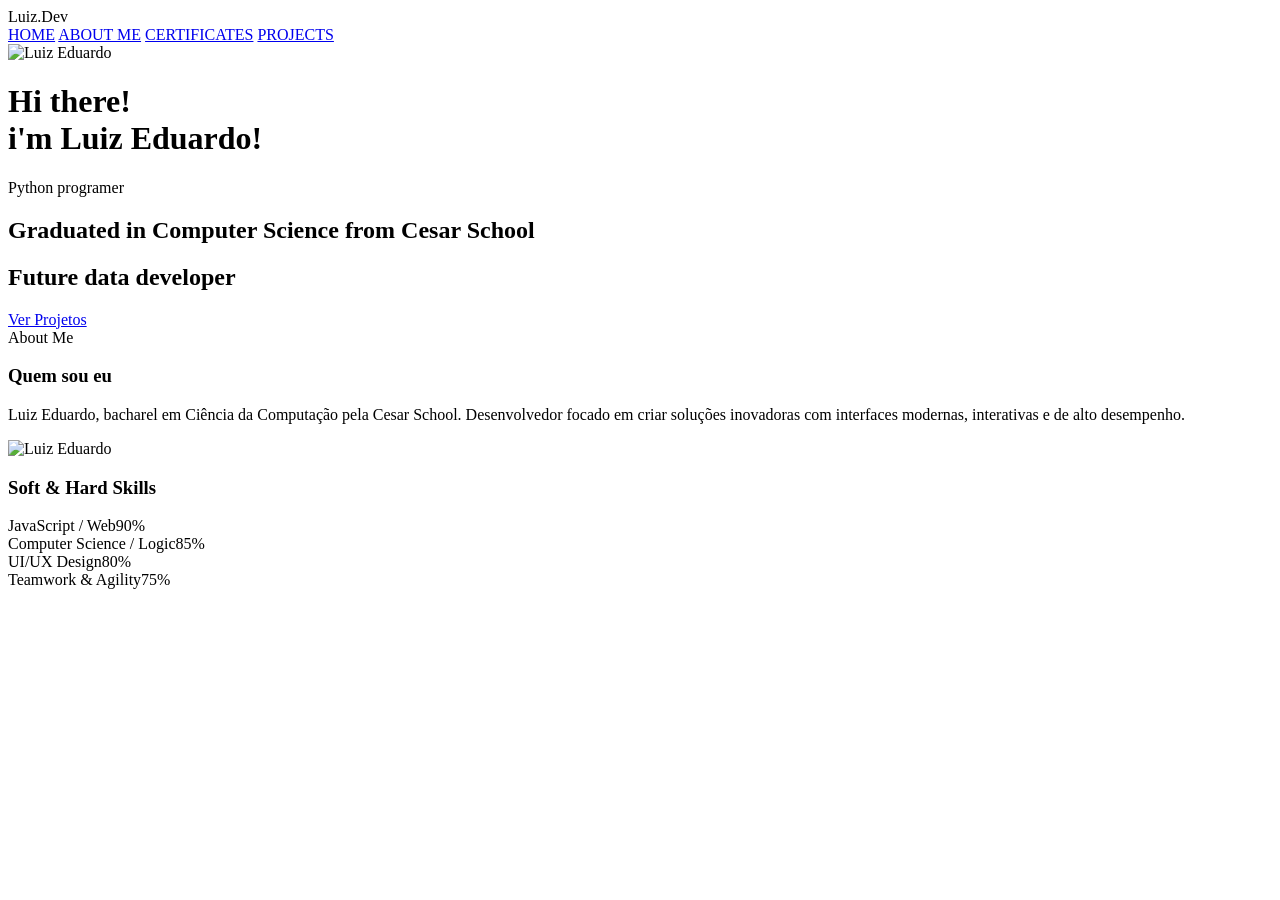
==== index.html @ f2aefff0 "Update index.html" ====
<!DOCTYPE html>
<html lang="pt-BR">
<head>
    <meta charset="UTF-8">
    <meta name="viewport" content="width=device-width, initial-scale=1.0">
    <title>Portfólio | Luiz Eduardo</title>
    <link rel="stylesheet" href="https://cdnjs.cloudflare.com/ajax/libs/font-awesome/6.0.0/css/all.min.css">
    <link rel="stylesheet" href="auxiliar.css">
</head>
<body>

    <div id="vanta-bg"></div>
    
    <div class="cursor-dot-outline"></div>
    <div class="cursor-dot"></div>

    <header class="navbar">
        <div class="logo">Luiz<span>.Dev</span></div>
        <nav>
            <a href="#home">HOME</a>
            <a href="#about-section">ABOUT ME</a>
            <a href="#certificados">CERTIFICATES</a>
            <a href="#projetos">PROJECTS</a>
        </nav>
    </header>

    <main id="home" class="hero-container">
        <div class="hero-left">
            <div class="hexagon-wrapper">
                <div class="hexagon-pulse-layer"></div>
                <div class="hexagon">
                    <img class="foto" src="IMG_3222.jpeg" alt="Luiz Eduardo">
                </div>
            </div>
        </div>
        <div class="hero-right">
            <h1 class="boas-vindas">Hi there!<br>i'm Luiz Eduardo!<span id="typing-text"></span></h1>
           <div class="subtitle-box">Python programer
    <span class="tech-icon"></span>
    <h2 class="cesar"><span id="scramble-text">Graduated in Computer Science from Cesar School</span></h2>
    <h2 class="cesar"><span id="scramble-text">Future data developer</span></h2>
</div>
            <a href="#projetos" class="btn-neon">Ver Projetos</a>
        </div>
    </main>

    <div class="pulse-divider">
        <span class="line"></span>
        <span class="title-section">About Me</span>
        <span class="line"></span>
    </div>

    <section id="about-section" class="about-container">
        
        <div class="about-col-left card-tech glassmorphism">
            <h3>Quem sou eu</h3>
            <p>Luiz Eduardo, bacharel em Ciência da Computação pela Cesar School. Desenvolvedor focado em criar soluções inovadoras com interfaces modernas, interativas e de alto desempenho.</p>
        </div>

        <div class="about-col-center">
            <div class="foto-redonda-glow">
                <img src="https://mail.google.com/mail/u/0?ui=2&ik=be27482e35&attid=0.1&permmsgid=msg-f:1867356757545434676&th=19ea2f13ca6bbe34&view=fimg&fur=ip&permmsgid=msg-f:1867356757545434676&sz=s0-l75-ft&attbid=ANGjdJ_cFdfCbbpe8ehN2r9Mve1klXfX8TgLw0jQpE8zYwL3yaQDyKypC-NTjGfIfEZcS_e2tqOhFgHIXuyghtyHqCWgVxmdETcpa-l_T3rOSYW8P3samJ5q7Twbej4&disp=emb&realattid=ii_19ea2f0f28be10e9be61&zw" alt="Luiz Eduardo">
            </div>
        </div>

        <div class="about-col-right card-tech tech-hud glassmorphism">
            <h3>Soft & Hard Skills</h3>
            <div class="skills-box">
                <div class="skill-progess">
                    <div class="skill-info"><span>JavaScript / Web</span><span>90%</span></div>
                    <div class="bar-container"><div class="bar-fill" style="--target-width: 90%;"></div></div>
                </div>
                <div class="skill-progess">
                    <div class="skill-info"><span>Computer Science / Logic</span><span>85%</span></div>
                    <div class="bar-container"><div class="bar-fill" style="--target-width: 85%;"></div></div>
                </div>
                <div class="skill-progess">
                    <div class="skill-info"><span>UI/UX Design</span><span>80%</span></div>
                    <div class="bar-container"><div class="bar-fill" style="--target-width: 80%;"></div></div>
                </div>
                <div class="skill-progess">
                    <div class="skill-info"><span>Teamwork & Agility</span><span>75%</span></div>
                    <div class="bar-container"><div class="bar-fill" style="--target-width: 75%;"></div></div>
                </div>
            </div>
        </div>

    </section>

    <script src="https://cdnjs.cloudflare.com/ajax/libs/three.js/r134/three.min.js"></script>
    <script src="https://cdn.jsdelivr.net/npm/vanta@latest/dist/vanta.net.min.js"></script>
    
    <script src="script.js"></script>
</body>
</html>
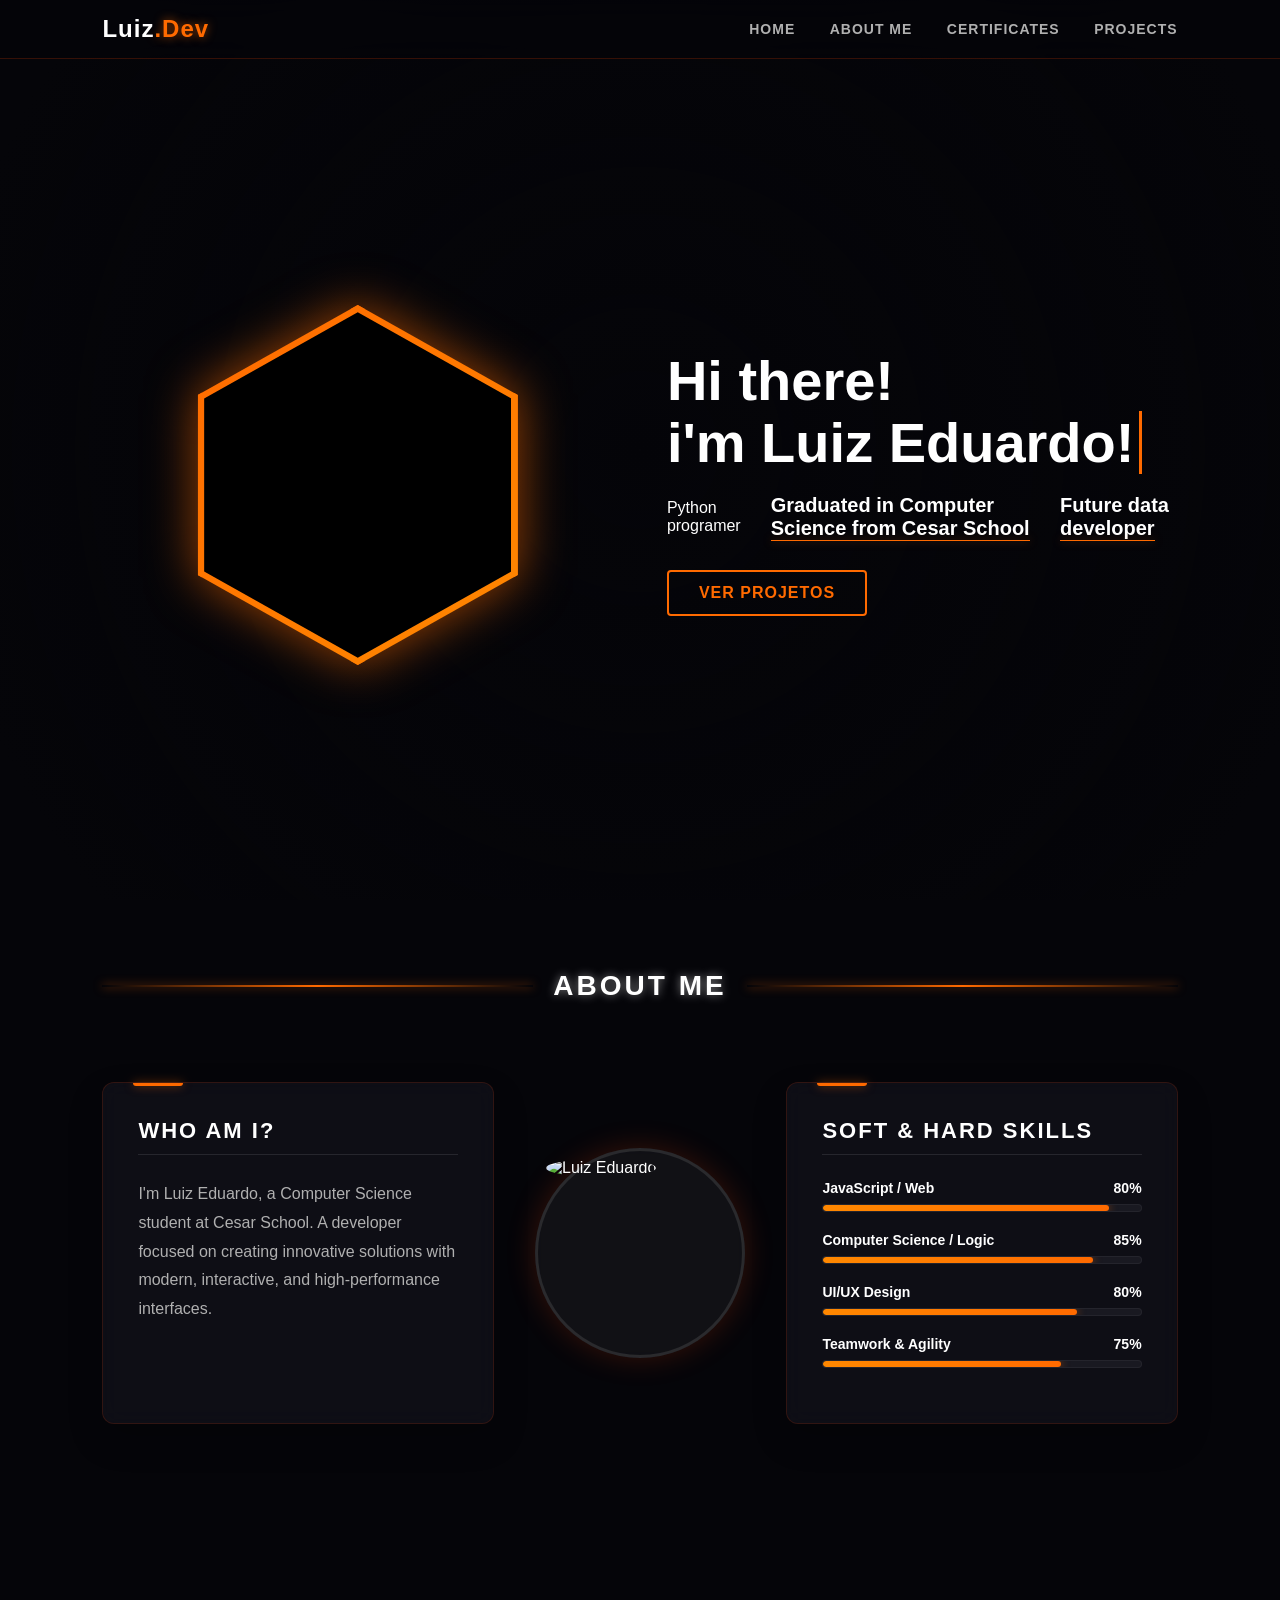
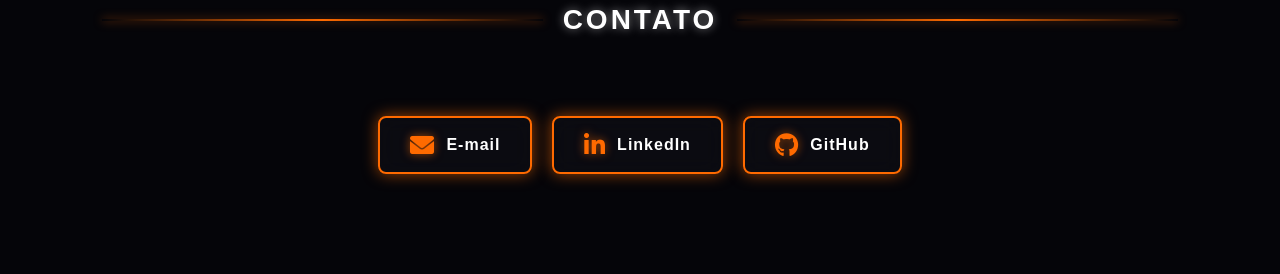
==== commit ba18d4ed: "Add files via upload" ====
--- a/index.html
+++ b/index.html
@@ -17,10 +17,10 @@
     <header class="navbar">
         <div class="logo">Luiz<span>.Dev</span></div>
         <nav>
-            <a href="#home">HOME</a>
-            <a href="#about-section">ABOUT ME</a>
-            <a href="#certificados">CERTIFICATES</a>
-            <a href="#projetos">PROJECTS</a>
+            <a href="index.html">HOME</a>
+            <a href="index.html#about-section">ABOUT ME</a>
+            <a href="certificados.html">CERTIFICATES</a>
+            <a href="projetos.html">PROJECTS</a>
         </nav>
     </header>
 
@@ -29,7 +29,7 @@
             <div class="hexagon-wrapper">
                 <div class="hexagon-pulse-layer"></div>
                 <div class="hexagon">
-                    <img class="foto" src="IMG_3222.jpeg" alt="Luiz Eduardo">
+                    <img class="foto" src="imagens/IMG_3222.jpeg" alt="Luiz Eduardo">
                 </div>
             </div>
         </div>
@@ -53,13 +53,13 @@
     <section id="about-section" class="about-container">
         
         <div class="about-col-left card-tech glassmorphism">
-            <h3>Quem sou eu</h3>
-            <p>Luiz Eduardo, bacharel em Ciência da Computação pela Cesar School. Desenvolvedor focado em criar soluções inovadoras com interfaces modernas, interativas e de alto desempenho.</p>
+            <h3>Who am I?</h3>
+            <p>I'm Luiz Eduardo, a Computer Science student at Cesar School. A developer focused on creating innovative solutions with modern, interactive, and high-performance interfaces.</p>
         </div>
 
         <div class="about-col-center">
             <div class="foto-redonda-glow">
-                <img src="https://mail.google.com/mail/u/0?ui=2&ik=be27482e35&attid=0.1&permmsgid=msg-f:1867356757545434676&th=19ea2f13ca6bbe34&view=fimg&fur=ip&permmsgid=msg-f:1867356757545434676&sz=s0-l75-ft&attbid=ANGjdJ_cFdfCbbpe8ehN2r9Mve1klXfX8TgLw0jQpE8zYwL3yaQDyKypC-NTjGfIfEZcS_e2tqOhFgHIXuyghtyHqCWgVxmdETcpa-l_T3rOSYW8P3samJ5q7Twbej4&disp=emb&realattid=ii_19ea2f0f28be10e9be61&zw" alt="Luiz Eduardo">
+                <img src="imagens/IMG_0423.jpeg" alt="Luiz Eduardo">
             </div>
         </div>
 
@@ -67,7 +67,7 @@
             <h3>Soft & Hard Skills</h3>
             <div class="skills-box">
                 <div class="skill-progess">
-                    <div class="skill-info"><span>JavaScript / Web</span><span>90%</span></div>
+                    <div class="skill-info"><span>JavaScript / Web</span><span>80%</span></div>
                     <div class="bar-container"><div class="bar-fill" style="--target-width: 90%;"></div></div>
                 </div>
                 <div class="skill-progess">
@@ -93,3 +93,30 @@
     <script src="script.js"></script>
 </body>
 </html>
+
+
+    <div class="pulse-divider">
+        <span class="line"></span>
+        <span class="title-section">Contato</span>
+        <span class="line"></span>
+    </div>
+
+
+    <section id="contato" class="contact-container">
+
+        <a href="https://mail.google.com/mail/?tab=rm&ogbl" class="contact-card" target="_blank">
+            <i class="fa-solid fa-envelope"></i>
+            <span>E-mail</span>
+        </a>
+
+
+        <a href="https://www.linkedin.com/in/luiz-eduardo-da-silva-moreira-8a989a408/" class="contact-card" target="_blank">
+            <i class="fa-brands fa-linkedin-in"></i>
+            <span>LinkedIn</span>
+        </a>
+
+        <a href="https://github.com/lesm-fut/portfolio" class="contact-card" target="_blank">
+            <i class="fa-brands fa-github"></i>
+            <span>GitHub</span>
+        </a>
+    </section>
--- a/auxiliar.css
+++ b/auxiliar.css
@@ -0,0 +1,816 @@
+/* Reset & Variáveis - TEMA DARK NEON */
+* {
+    margin: 0;
+    padding: 0;
+    box-sizing: border-box;
+    font-family: 'Poppins', 'Segoe UI', Roboto, sans-serif; /* Poppins fica mais moderno */
+}
+
+:root {
+    --primary: #ff4500; /* Laranja Original */
+    --primary-neon: #ff6a00; /* Laranja mais vivo para Neon */
+    --primary-glow: rgba(255, 106, 0, 0.6);
+    
+    /* Novas Cores Dark */
+    --bg-dark: #050509; /* Quase preto, levemente azulado */
+    --bg-card: rgba(20, 20, 30, 0.6); /* Fundo dos cards com transparência */
+    --text-light: #ffffff;
+    --text-gray: #b0b0b0;
+    
+    --transition: all 0.3s ease;
+}
+
+/* Importando fonte moderna */
+@import url('https://fonts.googleapis.com/css2?family=Poppins:wght@300;500;700;800&display=swap');
+
+html {
+    scroll-behavior: smooth; /* Rolagem suave nativa */
+}
+
+body {
+    background-color: var(--bg-dark);
+    color: var(--text-light);
+    overflow-x: hidden;
+    width: 100%;
+    min-height: 100vh;
+}
+
+/* Fundo Interativo Vanta.js */
+#vanta-bg {
+    position: fixed;
+    top: 0;
+    left: 0;
+    width: 100%;
+    height: 100%;
+    z-index: -2; /* Atrás de tudo */
+}
+
+/* Camada de degradê sobre o Vanta para profundidade */
+#vanta-bg::after {
+    content: '';
+    position: absolute;
+    top: 0; left: 0; width: 100%; height: 100%;
+    background: radial-gradient(circle at center, transparent 0%, var(--bg-dark) 90%);
+}
+
+/* --- CURSOR PERSONALIZADO --- */
+.cursor-dot, .cursor-dot-outline {
+    pointer-events: none; /* Não interfere nos cliques */
+    position: fixed;
+    top: 50%;
+    left: 50%;
+    border-radius: 50%;
+    opacity: 0; /* Começa invisível, aparece no JS */
+    transform: translate(-50%, -50%);
+    transition: opacity 0.3s ease-in-out, transform 0.3s ease-in-out;
+    z-index: 9999;
+}
+
+.cursor-dot {
+    width: 8px;
+    height: 8px;
+    background-color: var(--text-light);
+}
+
+.cursor-dot-outline {
+    width: 40px;
+    height: 40px;
+    background-color: var(--primary-glow);
+    border: 1px solid var(--primary-neon);
+    backdrop-filter: blur(2px); /* Efeito massa no cursor */
+    box-shadow: 0 0 15px var(--primary-glow);
+    transition: width 0.2s ease, height 0.2s ease, background-color 0.2s ease;
+}
+
+/* Efeito ao passar o mouse em links */
+body.cursor-hover .cursor-dot-outline {
+    width: 60px;
+    height: 60px;
+    background-color: rgba(255, 69, 0, 0.2);
+    border-color: var(--text-light);
+}
+
+/* Menu Superior (Navbar) - Adaptado para Dark */
+.navbar {
+    display: flex;
+    justify-content: space-between;
+    align-items: center;
+    padding: 15px 8%; /* Reduzi um pouco o padding */
+    background: rgba(5, 5, 9, 0.7);
+    backdrop-filter: blur(15px);
+    border-bottom: 1px solid rgba(255, 69, 0, 0.2);
+    position: fixed;
+    top: 0;
+    width: 100%;
+    z-index: 1000;
+}
+
+.navbar .logo {
+    font-size: 24px;
+    font-weight: 800;
+    letter-spacing: 1px;
+    color: var(--text-light);
+}
+
+.navbar .logo span {
+    color: var(--primary-neon);
+    text-shadow: 0 0 10px var(--primary-glow);
+}
+
+.navbar nav a {
+    color: var(--text-gray);
+    text-decoration: none;
+    font-size: 14px;
+    font-weight: 600;
+    margin-left: 30px;
+    letter-spacing: 1px;
+    transition: var(--transition);
+    position: relative;
+}
+
+/* Sublinhado Neon no hover */
+.navbar nav a::after {
+    content: '';
+    position: absolute;
+    width: 0; height: 2px;
+    bottom: -5px; left: 0;
+    background-color: var(--primary-neon);
+    box-shadow: 0 0 10px var(--primary-glow);
+    transition: var(--transition);
+}
+
+.navbar nav a:hover {
+    color: var(--text-light);
+}
+
+.navbar nav a:hover::after {
+    width: 100%;
+}
+
+/* Hero Section */
+.hero-container {
+    margin-top: 80px;
+    min-height: 90vh;
+    display: flex;
+    align-items: center;
+    justify-content: center;
+    padding: 0 8%;
+    gap: 5%;
+}
+
+.hero-left, .hero-right {
+    flex: 1;
+}
+
+/* Moldura Hexagonal - Ajustada para destacar no dark */
+.hexagon-wrapper {
+    position: relative;
+    width: 320px;
+    height: 360px;
+    margin: 0 auto;
+    filter: drop-shadow(0 0 25px var(--primary-glow));
+    animation: floatHex 4s ease-in-out infinite;
+}
+
+.hexagon {
+    position: absolute;
+    width: 100%;
+    height: 100%;
+    background: linear-gradient(135deg, var(--primary-neon), #ff8800);
+    clip-path: polygon(50% 0%, 100% 25%, 100% 75%, 50% 100%, 0% 75%, 0% 25%);
+    display: flex;
+    justify-content: center;
+    align-items: center;
+    z-index: 2;
+}
+
+.hexagon img {
+    width: 96%; /* Borda mais fina */
+    height: 96%;
+    object-fit: cover;
+    clip-path: polygon(50% 0%, 100% 25%, 100% 75%, 50% 100%, 0% 75%, 0% 25%);
+    background: #000; /* Fundo preto interno se a imagem falhar */
+}
+
+/* Camada Traseira de Pulso - Mais forte */
+.hexagon-pulse-layer {
+    position: absolute;
+    width: 100%;
+    height: 100%;
+    background: transparent;
+    border: 4px solid var(--primary-neon);
+    clip-path: polygon(50% 0%, 100% 25%, 100% 75%, 50% 100%, 0% 75%, 0% 25%);
+    z-index: 1;
+    animation: energyWave 2s cubic-bezier(0.16, 1, 0.3, 1) infinite;
+    box-shadow: 0 0 20px var(--primary-glow);
+}
+
+/* Textos da Capa */
+.boas-vindas {
+    font-size: 56px;
+    font-weight: 800;
+    line-height: 1.1;
+    margin-bottom: 20px;
+    color: var(--text-light);
+}
+
+#typing-text {
+    color: var(--primary-neon);
+    border-right: 3px solid var(--primary-neon);
+    padding-right: 5px;
+    text-shadow: 0 0 15px var(--primary-glow);
+    animation: blink 0.7s step-end infinite;
+}
+
+.subtitle-box {
+    display: flex;
+    align-items: center;
+    gap: 15px;
+    margin-bottom: 30px;
+}
+
+.cesar {
+    font-size: 20px;
+    font-weight: 400;
+    color: var(--text-gray);
+}
+
+.cesar span {
+    color: var(--text-light);
+    font-weight: 700;
+    position: relative;
+}
+/* Destaque neon suave no Cesar School */
+.cesar span::after {
+    content: ''; position: absolute; left: 0; bottom: -2px;
+    width: 100%; height: 1px; background: var(--primary-neon);
+    box-shadow: 0 0 8px var(--primary-glow);
+}
+
+/* Botão Neon CTA */
+.btn-neon {
+    display: inline-block;
+    padding: 12px 30px;
+    background: transparent;
+    border: 2px solid var(--primary-neon);
+    color: var(--primary-neon);
+    text-decoration: none;
+    font-weight: 700;
+    text-transform: uppercase;
+    letter-spacing: 1px;
+    border-radius: 4px;
+    transition: var(--transition);
+    position: relative;
+    overflow: hidden;
+}
+
+.btn-neon:hover {
+    color: #fff;
+    background: var(--primary-neon);
+    box-shadow: 0 0 25px var(--primary-glow);
+    transform: translateY(-3px);
+}
+
+/* Divisor Frequência */
+.pulse-divider {
+    display: flex;
+    align-items: center;
+    justify-content: center;
+    margin: 80px 8%;
+    gap: 20px;
+}
+
+.pulse-divider .line {
+    flex: 1;
+    height: 2px;
+    background: linear-gradient(90deg, transparent, var(--primary-neon), transparent);
+    box-shadow: 0 0 10px var(--primary-glow);
+}
+
+.pulse-divider .title-section {
+    font-size: 28px;
+    font-weight: 800;
+    text-transform: uppercase;
+    letter-spacing: 3px;
+    color: var(--text-light);
+    text-shadow: 0 0 10px rgba(255,255,255,0.5);
+}
+
+/* Seção Sobre Mim */
+.about-container {
+    display: flex;
+    justify-content: space-between;
+    align-items: stretch;
+    padding: 0 8% 100px 8%;
+    gap: 40px;
+    flex-wrap: wrap;
+}
+
+.about-col-left, .about-col-right {
+    flex: 1.2;
+    min-width: 320px;
+}
+
+.about-col-center {
+    flex: 0.8;
+    display: flex;
+    justify-content: center;
+    align-items: center;
+}
+
+/* Estilo Glassmorphism para os Cards */
+.glassmorphism {
+    background: var(--bg-card);
+    backdrop-filter: blur(10px);
+    border: 1px solid rgba(255, 69, 0, 0.15);
+    padding: 35px;
+    border-radius: 12px; /* Cantos mais arredondados ficam melhor com glass */
+    position: relative;
+    box-shadow: 0 15px 35px rgba(0,0,0,0.2);
+    /* Mantive seu clip-path, mas com radius fica agressivo, decida qual usar. 
+       Se quiser o clip-path, remova o border-radius. Vou comentar o clip-path para testar */
+    /* clip-path: polygon(0 0, 95% 0, 100% 15px, 100% 100%, 5px 100%, 0 95%); */
+    transition: var(--transition);
+}
+
+.glassmorphism:hover {
+    border-color: rgba(255, 69, 0, 0.4);
+    transform: translateY(-5px);
+    box-shadow: 0 20px 40px rgba(255, 69, 0, 0.1);
+}
+
+/* Detalhe Superior Neon */
+.glassmorphism::before {
+    content: '';
+    position: absolute;
+    top: 0;
+    left: 30px;
+    width: 50px;
+    height: 3px;
+    background: var(--primary-neon);
+    box-shadow: 0 0 10px var(--primary-glow);
+    border-radius: 0 0 3px 3px;
+}
+
+.card-tech h3 {
+    font-size: 22px;
+    margin-bottom: 25px;
+    text-transform: uppercase;
+    letter-spacing: 2px;
+    color: var(--text-light);
+    border-bottom: 1px solid rgba(255,255,255,0.1);
+    padding-bottom: 10px;
+}
+
+.about-col-left p {
+    font-size: 16px;
+    line-height: 1.8;
+    color: var(--text-gray);
+}
+
+/* Foto Redonda com Glow intenso */
+.foto-redonda-glow {
+    width: 210px;
+    height: 210px;
+    border-radius: 50%;
+    border: 3px solid rgba(255,255,255,0.1);
+    padding: 8px;
+    background: rgba(255,255,255,0.05);
+    backdrop-filter: blur(5px);
+    box-shadow: 0 0 30px rgba(255, 69, 0, 0.2);
+    animation: pulseGlow 3s infinite alternate;
+    transition: var(--transition);
+}
+
+.foto-redonda-glow:hover {
+    box-shadow: 0 0 50px var(--primary-glow);
+    border-color: var(--primary-neon);
+}
+
+.foto-redonda-glow img {
+    width: 100%;
+    height: 100%;
+    object-fit: cover;
+    border-radius: 50%;
+}
+
+/* Progresso de Habilidades Adaptado */
+.skill-progess {
+    margin-bottom: 20px;
+}
+
+.skill-info {
+    display: flex;
+    justify-content: space-between;
+    font-size: 14px;
+    font-weight: 600;
+    margin-bottom: 8px;
+    color: var(--text-light);
+}
+
+.bar-container {
+    width: 100%;
+    background: rgba(255,255,255,0.05);
+    height: 8px; /* Mais fina fica mais elegante */
+    border-radius: 4px;
+    overflow: hidden;
+    border: 1px solid rgba(255,255,255,0.05);
+}
+
+.bar-fill {
+    height: 100%;
+    background: linear-gradient(90deg, #ff8800, var(--primary-neon));
+    width: 0;
+    border-radius: 4px;
+    box-shadow: 0 0 10px var(--primary-glow);
+    animation: fillBars 2.5s cubic-bezier(0.1, 1, 0.1, 1) forwards;
+}
+
+/* --- KEYFRAMES --- */
+@keyframes floatHex {
+    0%, 100% { transform: translateY(0) rotate(0deg); }
+    50% { transform: translateY(-15px) rotate(1deg); }
+}
+
+@keyframes energyWave {
+    0% { transform: scale(1); opacity: 0.8; filter: blur(0px); }
+    100% { transform: scale(1.2); opacity: 0; filter: blur(10px); }
+}
+
+@keyframes pulseGlow {
+    from { box-shadow: 0 0 20px rgba(255, 69, 0, 0.2); border-color: rgba(255,255,255,0.1); }
+    to { box-shadow: 0 0 40px rgba(255, 69, 0, 0.4); border-color: rgba(255, 69, 0, 0.3); }
+}
+
+@keyframes blink {
+    from, to { border-color: transparent }
+    50% { border-color: var(--primary-neon); }
+}
+
+/* fillBars usa a variável --target-width definida no HTML inline */
+@keyframes fillBars {
+    from { width: 0; }
+    to { width: var(--target-width); }
+}
+
+/* Responsividade */
+@media (max-width: 900px) {
+    * { cursor: auto !important; } /* Volta cursor padrão em touch */
+    .cursor-dot, .cursor-dot-outline { display: none; }
+    
+    .boas-vindas { font-size: 40px; }
+    .hero-container { margin-top: 60px; padding-bottom: 50px;}
+    .hero-container, .about-container { flex-direction: column; text-align: center; }
+    .hero-left, .hero-right, .about-col-left, .about-col-right { width: 100%; }
+    .subtitle-box { justify-content: center; flex-direction: column; gap: 5px;}
+    .hexagon-wrapper { width: 280px; height: 310px; margin-bottom: 40px; }
+    .about-col-center { order: -1; margin-bottom: 40px; }
+    .glassmorphism { padding: 25px; }
+}
+
+/* Estilo para o efeito de decodificação de texto */
+.cesar {
+    min-height: 40px; /* Mantém uma altura fixa para o texto não empurrar o botão de baixo */
+    display: inline-block;
+}
+
+/* Cor neon para os caracteres que estão embaralhados */
+.scrambled {
+    color: var(--primary-neon);
+    text-shadow: 0 0 8px var(--primary-glow);
+    font-family: 'Courier New', Courier, monospace; /* Estilo terminal hacker */
+}
+
+/* --- SEÇÃO DE CONTATO --- */
+.contact-container {
+    display: flex;
+    justify-content: center; /* Mantém tudo centralizado e lado a lado */
+    align-items: center;
+    flex-wrap: wrap; /* Se a tela for pequena, os botões descem automaticamente */
+    padding: 0 8% 100px 8%;
+    gap: 20px;
+}
+
+.contact-card {
+    display: flex;
+    align-items: center;
+    gap: 12px;
+    padding: 15px 30px;
+    text-decoration: none;
+    color: var(--text-light);
+    background: rgba(20, 20, 30, 0.4); /* Fundo sutil para destacar a borda */
+    border: 2px solid var(--primary-neon); /* Borda laranja */
+    border-radius: 8px; /* Cantos arredondados */
+    box-shadow: 0 0 15px var(--primary-glow); 
+    backdrop-filter: blur(10px);
+    transition: var(--transition);
+}
+
+.contact-card i {
+    font-size: 24px;
+    color: var(--primary-neon);
+    text-shadow: 0 0 10px var(--primary-glow);
+    transition: var(--transition);
+}
+
+.contact-card span {
+    font-size: 16px;
+    font-weight: 600;
+    letter-spacing: 1px;
+}
+
+
+.contact-card:hover {
+    background: var(--primary-neon);
+    color: #fff;
+    box-shadow: 0 0 35px var(--primary-glow);
+    transform: translateY(-5px);
+}
+
+.contact-card:hover i {
+    color: #fff;
+    text-shadow: none; 
+}
+
+
+
+.cert-container {
+    margin-top: 130px;
+    padding: 0 8%;
+    text-align: center;
+    min-height: 80vh;
+}
+
+
+.cyber-subtitle {
+    font-family: 'Courier New', Courier, monospace;
+    color: var(--text-gray);
+    margin-bottom: 50px;
+    font-size: 18px;
+    letter-spacing: 2px;
+}
+
+.blink-cursor {
+    animation: blink 1s step-end infinite;
+    color: var(--primary-neon);
+}
+
+
+.cyber-grid {
+    display: grid;
+    grid-template-columns: repeat(auto-fit, minmax(300px, 1fr));
+    gap: 40px;
+    padding-bottom: 100px;
+}
+
+
+.cyber-card {
+    position: relative;
+    background: var(--primary-neon); /* A cor de fundo vira a borda externa */
+    padding: 2px; /* Espessura da borda neon */
+    /* Corta o canto inferior direito para estilo sci-fi */
+    clip-path: polygon(0 0, 100% 0, 100% calc(100% - 30px), calc(100% - 30px) 100%, 0 100%);
+    transition: transform 0.3s ease, box-shadow 0.3s ease;
+    cursor: pointer;
+}
+
+
+.card-content {
+    background: rgba(10, 10, 15, 0.95);
+    height: 100%;
+    padding: 20px;
+    clip-path: polygon(0 0, 100% 0, 100% calc(100% - 28px), calc(100% - 28px) 100%, 0 100%);
+    position: relative;
+    overflow: hidden;
+}
+
+
+.card-content img {
+    width: 100%;
+    height: 200px;
+    object-fit: cover;
+    border: 1px solid rgba(255, 69, 0, 0.3);
+    margin-bottom: 20px;
+    filter: grayscale(100%) contrast(120%);
+    transition: var(--transition);
+}
+
+.cyber-card-title {
+    color: var(--text-light);
+    font-size: 20px;
+    text-transform: uppercase;
+    letter-spacing: 1px;
+    margin-bottom: 8px;
+}
+
+.cyber-card-desc {
+    color: var(--primary-neon);
+    font-family: 'Courier New', Courier, monospace;
+    font-size: 14px;
+    font-weight: bold;
+}
+
+.cyber-card:hover {
+    transform: translateY(-10px);
+    box-shadow: 0 10px 30px var(--primary-glow);
+}
+
+.cyber-card:hover .card-content img {
+    filter: grayscale(0%) contrast(100%); 
+    border-color: var(--primary-neon);
+}
+
+.scanlines {
+    position: absolute;
+    top: 0; left: 0; width: 100%; height: 100%;
+    background: repeating-linear-gradient(
+        0deg,
+        rgba(0, 0, 0, 0.1),
+        rgba(0, 0, 0, 0.1) 2px,
+        rgba(255, 69, 0, 0.05) 3px,
+        rgba(255, 69, 0, 0.05) 4px
+    );
+    pointer-events: none;
+    opacity: 0;
+    transition: opacity 0.3s ease;
+}
+
+.cyber-card:hover .scanlines {
+    opacity: 1;
+}
+
+.glitch-title {
+    position: relative;
+    font-size: 45px;
+    font-weight: 800;
+    color: var(--text-light);
+    text-transform: uppercase;
+    letter-spacing: 5px;
+    margin-bottom: 10px;
+    display: inline-block;
+}
+
+.glitch-title::before,
+.glitch-title::after {
+    content: attr(data-text);
+    position: absolute;
+    top: 0;
+    left: 0;
+    width: 100%;
+    height: 100%;
+    background: var(--bg-dark);
+}
+
+.glitch-title::before {
+    left: 3px;
+    text-shadow: -2px 0 red;
+    clip: rect(24px, 550px, 90px, 0);
+    animation: glitch-anim 3s infinite linear alternate-reverse;
+}
+
+.glitch-title::after {
+    left: -3px;
+    text-shadow: -2px 0 var(--primary-neon);
+    clip: rect(85px, 550px, 140px, 0);
+    animation: glitch-anim 2.5s infinite linear alternate-reverse;
+}
+
+@keyframes glitch-anim {
+    0% { clip: rect(10px, 9999px, 86px, 0); }
+    10% { clip: rect(61px, 9999px, 3px, 0); }
+    20% { clip: rect(27px, 9999px, 83px, 0); }
+    30% { clip: rect(74px, 9999px, 20px, 0); }
+    40% { clip: rect(13px, 9999px, 55px, 0); }
+    50% { clip: rect(81px, 9999px, 34px, 0); }
+    60% { clip: rect(4px, 9999px, 66px, 0); }
+    70% { clip: rect(55px, 9999px, 12px, 0); }
+    80% { clip: rect(21px, 9999px, 90px, 0); }
+    90% { clip: rect(89px, 9999px, 44px, 0); }
+    100% { clip: rect(33px, 9999px, 78px, 0); }
+}
+
+/* =========================================
+   PÁGINA DE PROJETOS (CYBERPUNK STYLE)
+   ========================================= */
+
+.projetos-container {
+    margin-top: 130px;
+    padding: 0 8%;
+    text-align: center;
+    min-height: 80vh;
+}
+
+/* O Cartão do Projeto */
+.project-card {
+    background: rgba(10, 10, 15, 0.85);
+    border: 1px solid rgba(255, 69, 0, 0.2);
+    border-radius: 8px;
+    overflow: hidden;
+    display: flex;
+    flex-direction: column;
+    box-shadow: 0 10px 30px rgba(0,0,0,0.5);
+    transition: var(--transition);
+    position: relative;
+    text-align: left; /* Alinha o texto do projeto à esquerda */
+}
+
+.project-card:hover {
+    border-color: var(--primary-neon);
+    box-shadow: 0 0 25px rgba(255, 69, 0, 0.3);
+    transform: translateY(-8px);
+}
+
+/* Área da Imagem do Projeto */
+.project-img-wrapper {
+    position: relative;
+    width: 100%;
+    height: 220px;
+    overflow: hidden;
+    border-bottom: 1px solid rgba(255, 69, 0, 0.2);
+}
+
+.project-img-wrapper img {
+    width: 100%;
+    height: 100%;
+    object-fit: cover;
+    filter: grayscale(70%) contrast(110%); /* Começa mais cinza */
+    transition: transform 0.5s ease, filter 0.5s ease;
+}
+
+.project-card:hover .project-img-wrapper img {
+    filter: grayscale(0%) contrast(100%); /* Fica colorido no hover */
+    transform: scale(1.08); /* Dá um zoom leve na foto */
+}
+
+/* Informações de Texto */
+.project-info {
+    padding: 25px;
+    display: flex;
+    flex-direction: column;
+    flex-grow: 1;
+}
+
+.project-title {
+    color: var(--text-light);
+    font-size: 22px;
+    text-transform: uppercase;
+    letter-spacing: 1px;
+    margin-bottom: 10px;
+}
+
+.project-desc {
+    color: var(--text-gray);
+    font-size: 15px;
+    line-height: 1.6;
+    margin-bottom: 20px;
+    flex-grow: 1; /* Empurra os botões lá pro final do card */
+}
+
+/* Etiquetas (Tags) das tecnologias */
+.tech-tags {
+    display: flex;
+    flex-wrap: wrap;
+    gap: 8px;
+    margin-bottom: 25px;
+}
+
+.tech-tag {
+    font-size: 12px;
+    color: var(--primary-neon);
+    background: rgba(255, 69, 0, 0.05);
+    padding: 5px 10px;
+    border-radius: 4px;
+    border: 1px solid rgba(255, 69, 0, 0.3);
+    font-family: 'Courier New', Courier, monospace;
+    font-weight: bold;
+}
+
+/* Botões de Ação (GitHub / Demo) */
+.project-links {
+    display: flex;
+    gap: 15px;
+}
+
+.btn-neon-small {
+    padding: 10px 15px;
+    font-size: 13px;
+    border: 1px solid var(--primary-neon);
+    color: var(--primary-neon);
+    text-decoration: none;
+    text-transform: uppercase;
+    font-weight: bold;
+    border-radius: 4px;
+    transition: var(--transition);
+    text-align: center;
+    flex: 1; /* Faz os botões dividirem o espaço igualmente */
+    display: flex;
+    justify-content: center;
+    align-items: center;
+    gap: 8px; /* Espaço entre o ícone e o texto */
+}
+
+.btn-neon-small:hover {
+    background: var(--primary-neon);
+    color: #fff;
+    box-shadow: 0 0 15px var(--primary-glow);
+}
